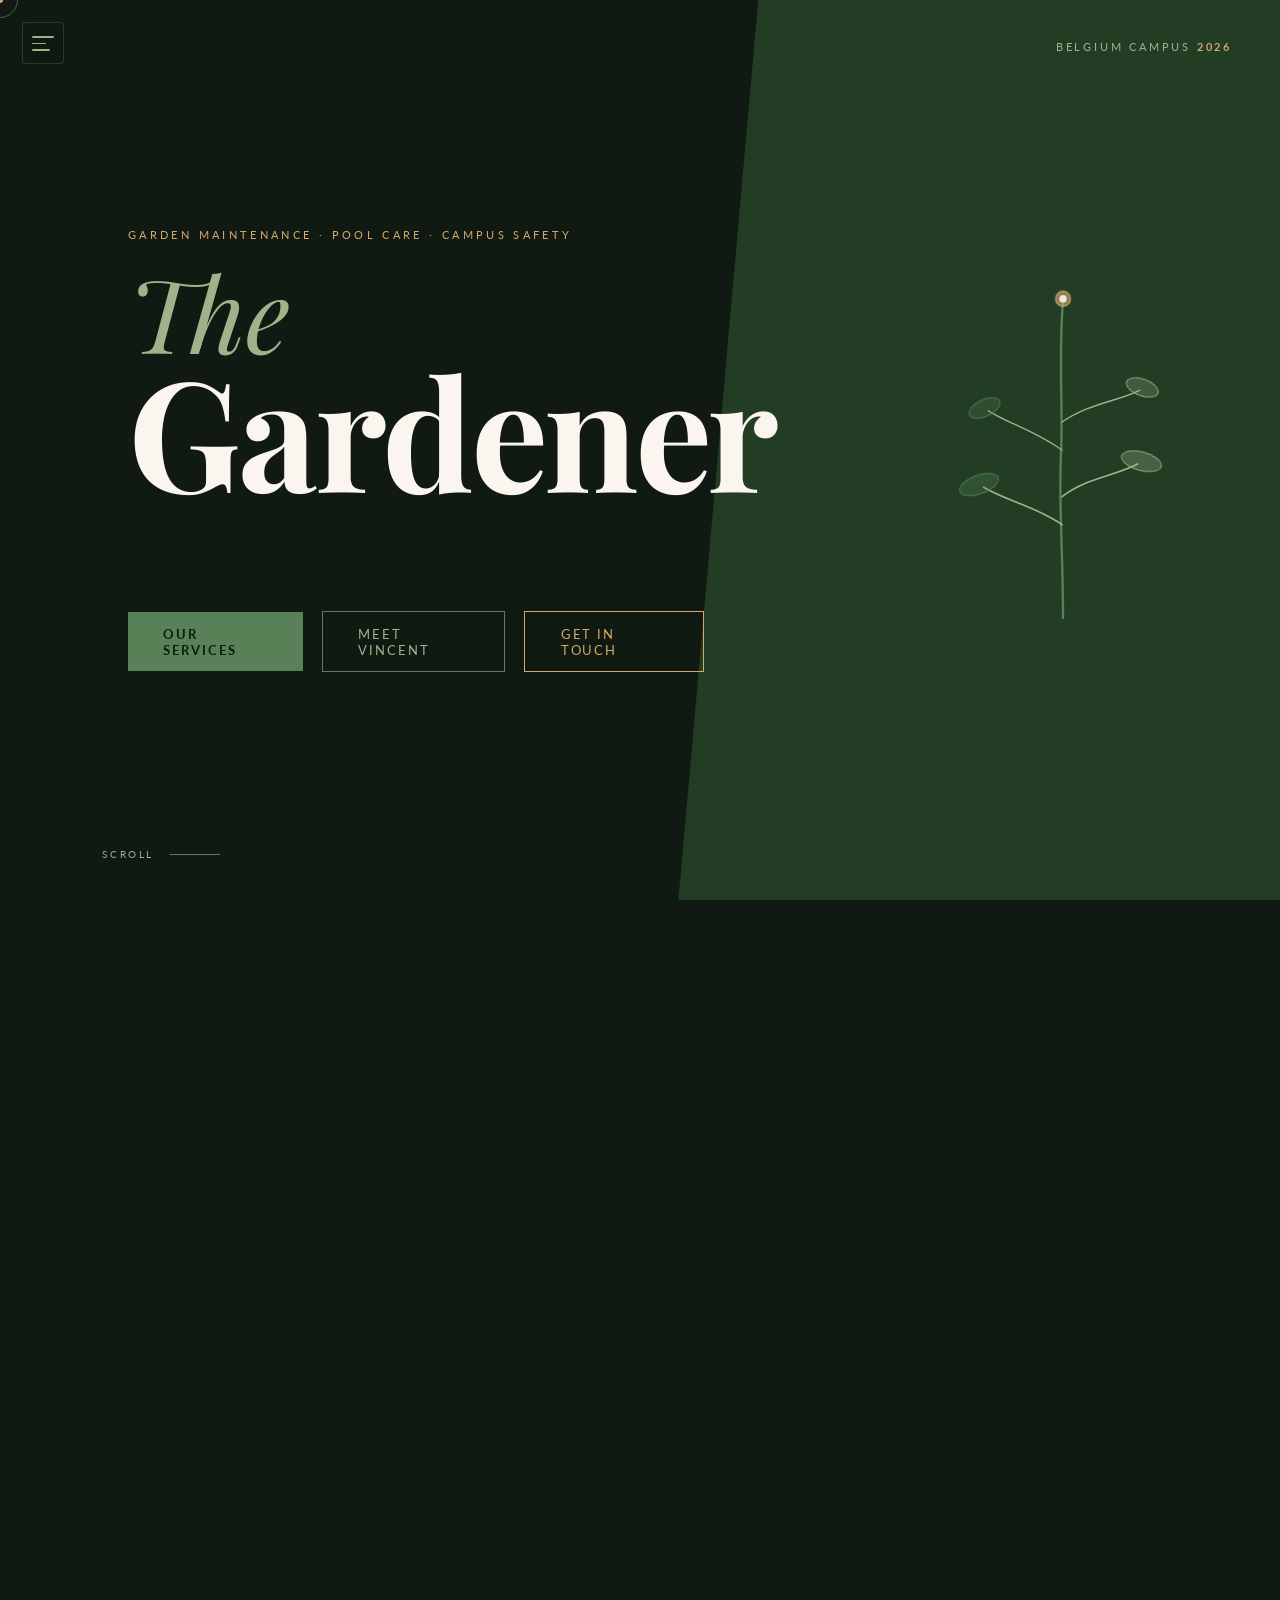
==== project.html @ 1aa3b064 "Create project.html" ====
<!DOCTYPE html>
<html lang="en">
<head>
  <meta charset="UTF-8" />
  <meta name="viewport" content="width=device-width, initial-scale=1.0" />
  <title>The Gardener — Vincent Ndlovu · Belgium Campus</title>
  <link rel="preconnect" href="https://fonts.googleapis.com" />
  <link rel="preconnect" href="https://fonts.gstatic.com" crossorigin />
  <link href="https://fonts.googleapis.com/css2?family=Playfair+Display:ital,wght@0,400;0,700;1,400;1,600&family=Lato:wght@300;400;700&display=swap" rel="stylesheet" />
  <link rel="stylesheet" href="style.css" />
</head>
<body>
  <a href="#hero" class="skip-link">Skip to main content</a>
  <div id="cursor"></div>
  <div id="cursor-dot"></div>
  <canvas id="bg-canvas"></canvas>
 
  <button class="sidebar-toggle" id="sidebar-toggle" aria-label="Toggle navigation" aria-expanded="false">
    <span class="toggle-icon"><span></span><span></span><span></span></span>
  </button>
  <div class="sidebar-overlay" id="sidebar-overlay"></div>
 
  <nav class="sidebar" id="sidebar" aria-label="Page navigation">
    <ul class="sidebar-nav" role="list">
      <li><a href="#hero" class="sidebar-link active" data-section="hero"><span class="nav-icon">⬡</span><span class="nav-label">Home</span></a></li>
      <li><a href="#about" class="sidebar-link" data-section="about"><span class="nav-icon">⬡</span><span class="nav-label">About Vincent</span></a></li>
      <li><a href="#stats" class="sidebar-link" data-section="stats"><span class="nav-icon">⬡</span><span class="nav-label">Stats &amp; Facts</span></a></li>
      <li><a href="#career" class="sidebar-link" data-section="career"><span class="nav-icon">⬡</span><span class="nav-label">Responsibilities</span></a></li>
      <li><a href="#quotes" class="sidebar-link" data-section="quotes"><span class="nav-icon">⬡</span><span class="nav-label">Quotes</span></a></li>
      <li><a href="services.html" class="sidebar-link"><span class="nav-icon">⬡</span><span class="nav-label">Services</span></a></li>
      <li><a href="contact.html" class="sidebar-link"><span class="nav-icon">⬡</span><span class="nav-label">Contact</span></a></li>
    </ul>
    <div class="sidebar-brand">TG</div>
  </nav>
 
  <!-- HERO -->
  <section class="hero" id="hero">
    <div class="stripe"></div>
    <div class="season">Belgium Campus <span>2026</span></div>
    <div class="leaf-panel" id="leaf-panel">
      <svg viewBox="0 0 300 400" fill="none" xmlns="http://www.w3.org/2000/svg">
        <path class="draw-stem" d="M150 380 C150 300 145 260 148 200 C150 150 145 100 150 40" stroke="var(--sage)" stroke-width="2.5" stroke-linecap="round"/>
        <path class="draw-branch" d="M149 280 C120 260 90 255 65 240" stroke="var(--fern)" stroke-width="1.8" stroke-linecap="round"/>
        <path class="draw-branch" d="M149 250 C175 230 205 228 230 215" stroke="var(--fern)" stroke-width="1.8" stroke-linecap="round"/>
        <path class="draw-branch" d="M149 200 C118 178 92 172 70 158" stroke="var(--fern)" stroke-width="1.5" stroke-linecap="round"/>
        <path class="draw-branch" d="M149 170 C178 150 208 148 232 136" stroke="var(--fern)" stroke-width="1.5" stroke-linecap="round"/>
        <ellipse class="draw-leaf" cx="60" cy="237" rx="22" ry="10" fill="var(--sage)" fill-opacity="0.3" stroke="var(--sage)" stroke-width="1" transform="rotate(-20 60 237)"/>
        <ellipse class="draw-leaf" cx="234" cy="212" rx="22" ry="10" fill="var(--fern)" fill-opacity="0.3" stroke="var(--fern)" stroke-width="1" transform="rotate(15 234 212)"/>
        <ellipse class="draw-leaf" cx="66" cy="155" rx="18" ry="9" fill="var(--sage)" fill-opacity="0.25" stroke="var(--sage)" stroke-width="1" transform="rotate(-25 66 155)"/>
        <ellipse class="draw-leaf" cx="235" cy="133" rx="18" ry="9" fill="var(--fern)" fill-opacity="0.25" stroke="var(--fern)" stroke-width="1" transform="rotate(20 235 133)"/>
        <circle class="draw-leaf" cx="150" cy="38" r="8" fill="var(--petal)" fill-opacity="0.6" stroke="var(--petal)" stroke-width="1.2"/>
        <circle class="draw-leaf" cx="150" cy="38" r="4" fill="var(--cream)" fill-opacity="0.9"/>
      </svg>
    </div>
    <div class="hero-content">
      <p class="eyebrow">Garden Maintenance · Pool Care · Campus Safety</p>
      <h1 class="hero-title">
        <span class="line-one">The</span>
        <span class="line-two">Gardener</span>
      </h1>
      <p class="hero-subtitle" id="typewriter-target"></p>
      <div class="hero-cta">
        <a href="services.html" class="btn-primary">Our Services</a>
        <a href="#about" class="btn-ghost">Meet Vincent</a>
        <a href="contact.html" class="btn-outline">Get in Touch</a>
      </div>
    </div>
    <div class="scroll-cue"><span>Scroll</span><div class="scroll-line"></div></div>
  </section>
 
  <!-- ABOUT -->
  <section class="about-section" id="about">
    <div class="about-inner">
      <div class="about-body">
        <p class="about-eyebrow">Meet the Gardener</p>
        <h2 class="about-title">Vincent Ndlovu</h2>
        <p>An informal interview was conducted with Vincent, a gardener at Belgium Campus iTversity, West Campus, to gain insight into his role and daily responsibilities.</p>
        <p>Vincent explained that his primary duties include maintaining the campus gardens, watering plants, trimming vegetation, and ensuring that outdoor areas remain clean and well-presented. He is also responsible for cleaning and maintaining the pool area, ensuring it is safe and hygienic for use.</p>
        <p>He highlighted that his work contributes to creating a comfortable and visually appealing environment for both students and staff. Challenges such as weather conditions and managing large outdoor areas can make the job demanding — but he meets them with dedication every day.</p>
        <div class="about-quote-card">
          <p>"A clean and well-kept place makes people feel welcome, and I'm proud to be part of that."</p>
          <cite>— Vincent Ndlovu · Campus Gardener, Belgium Campus iTversity</cite>
        </div>
      </div>
      <div>
        <div class="about-highlights">
          <div class="highlight-item">
            <span class="highlight-icon">🌿</span>
            <div class="highlight-body">
              <h4>Garden Maintenance</h4>
              <p>Daily watering, trimming, pruning, and planting seasonal flowers to keep every green space healthy and beautiful.</p>
            </div>
          </div>
          <div class="highlight-item">
            <span class="highlight-icon">💧</span>
            <div class="highlight-body">
              <h4>Pool Management</h4>
              <p>Cleaning and maintaining the campus pool to ensure it remains safe and hygienic for use by the entire Belgium Campus community.</p>
            </div>
          </div>
          <div class="highlight-item">
            <span class="highlight-icon">🛡️</span>
            <div class="highlight-body">
              <h4>Safety &amp; Cleanliness</h4>
              <p>Ensuring all outdoor spaces are hazard-free, clean, and safe — clearing debris, removing trip hazards, and maintaining walkways daily.</p>
            </div>
          </div>
          <div class="highlight-item">
            <span class="highlight-icon">💪</span>
            <div class="highlight-body">
              <h4>Dedication &amp; Work Ethic</h4>
              <p>"My job may seem simple, but it requires dedication and consistency every day." Mon–Fri 06:00–16:00, Sat 07:00–12:00.</p>
            </div>
          </div>
        </div>
      </div>
    </div>
  </section>
 
  <!-- STATS -->
  <section class="stats-strip" id="stats">
    <div class="stat"><span class="stat-number" data-target="6">0</span><span class="stat-label">Days a Week</span></div>
    <div class="stat"><span class="stat-number" data-target="2">0</span><span class="stat-label">Core Duty Areas</span></div>
    <div class="stat"><span class="stat-number" data-target="10">0</span><span class="stat-label">Hours Daily</span></div>
    <div class="stat"><span class="stat-number" data-target="100">0</span><span class="stat-label">% Dedication</span></div>
    <div class="fun-facts-strip">
      <p class="fun-facts-heading">Vincent in His Own Words — Tap to Reveal</p>
      <div class="fun-facts-grid">
        <div class="fact-card" data-fact="I take pride in my work because I know the environment affects how people feel every day."><div class="fact-front"><span class="fact-icon">🌱</span><span>Tap to reveal</span></div><div class="fact-back"></div></div>
        <div class="fact-card" data-fact="A clean and well-kept place makes people feel welcome, and I'm proud to be part of that."><div class="fact-front"><span class="fact-icon">🌿</span><span>Tap to reveal</span></div><div class="fact-back"></div></div>
        <div class="fact-card" data-fact="My job may seem simple, but it requires dedication and consistency every day."><div class="fact-front"><span class="fact-icon">🍃</span><span>Tap to reveal</span></div><div class="fact-back"></div></div>
        <div class="fact-card" data-fact="Weather and large outdoor areas can make the job demanding — but I show up every day."><div class="fact-front"><span class="fact-icon">☀️</span><span>Tap to reveal</span></div><div class="fact-back"></div></div>
        <div class="fact-card" data-fact="I manage both the campus gardens and the pool — keeping both safe, clean, and beautiful."><div class="fact-front"><span class="fact-icon">💧</span><span>Tap to reveal</span></div><div class="fact-back"></div></div>
      </div>
    </div>
  </section>
 
  <!-- RESPONSIBILITIES -->
  <section class="career-section" id="career">
    <div class="section-header float-in">
      <p class="section-eyebrow">Day-to-Day Role</p>
      <h2 class="section-title">Responsibilities at Belgium Campus</h2>
    </div>
    <div class="career-track">
      <div class="career-spine"></div>
      <div class="milestone left">
        <div class="milestone-dot"></div>
        <div class="milestone-card">
          <span class="m-year">Current Position</span>
          <h3 class="m-role">Campus Gardener</h3>
          <p class="m-place">Belgium Campus iTversity · West Campus, Grounds Department</p>
          <p class="m-desc">Vincent serves as the dedicated gardener at Belgium Campus iTversity's West Campus, responsible for the full care of all outdoor spaces. His role ensures the campus environment is welcoming, safe, and visually appealing for every student and staff member.</p>
          <div class="m-tags"><span>Grounds Maintenance</span><span>Outdoor Spaces</span><span>West Campus</span></div>
        </div>
      </div>
      <div class="milestone right">
        <div class="milestone-dot"></div>
        <div class="milestone-card">
          <span class="m-year">Core Duty 1</span>
          <h3 class="m-role">Garden Maintenance</h3>
          <p class="m-place">Campus Gardens · All Outdoor Green Spaces</p>
          <p class="m-desc">Daily watering of plants, trimming vegetation, and ensuring all outdoor areas remain clean and well-presented throughout the year. This includes mowing, edging, pruning, and planting seasonal flowers.</p>
          <div class="m-tags"><span>Watering</span><span>Trimming</span><span>Pruning</span><span>Seasonal Planting</span></div>
        </div>
      </div>
      <div class="milestone left">
        <div class="milestone-dot"></div>
        <div class="milestone-card">
          <span class="m-year">Core Duty 2</span>
          <h3 class="m-role">Pool Management</h3>
          <p class="m-place">Campus Pool Area · Safety &amp; Hygiene</p>
          <p class="m-desc">Cleaning and maintaining the campus pool, ensuring it remains safe and hygienic for use by students and staff. This includes regular checks, skimming, chemical balancing, filter inspections, and full safety compliance.</p>
          <div class="m-tags"><span>Pool Cleaning</span><span>Chemical Balancing</span><span>Safety</span><span>Hygiene</span></div>
        </div>
      </div>
      <div class="milestone right">
        <div class="milestone-dot"></div>
        <div class="milestone-card">
          <span class="m-year">Key Impact</span>
          <h3 class="m-role">Campus Environment &amp; Wellbeing</h3>
          <p class="m-place">Belgium Campus · Community Impact</p>
          <p class="m-desc">Vincent's work contributes to creating a comfortable and visually appealing environment for both students and staff. A well-kept outdoor space directly affects how people feel on campus — a responsibility he takes seriously every day.</p>
          <div class="m-tags"><span>Student Wellbeing</span><span>Campus Pride</span><span>Community</span></div>
        </div>
      </div>
      <div class="milestone left active">
        <div class="milestone-dot"></div>
        <div class="milestone-card">
          <span class="m-year">Mon – Sat · Every Week</span>
          <h3 class="m-role">Dedication &amp; Consistency</h3>
          <p class="m-place">Belgium Campus iTversity · 06:00 – 16:00 (Sat: 07:00–12:00)</p>
          <p class="m-desc">Despite challenges like unpredictable weather and the scale of managing large outdoor areas, Vincent approaches every day with the same commitment. "My job may seem simple, but it requires dedication and consistency every day."</p>
          <div class="m-tags"><span>Work Ethic</span><span>Commitment</span><span>Consistency</span><span>Pride</span></div>
        </div>
      </div>
    </div>
  </section>
 
  <!-- QUOTE WALL -->
  <section class="quote-section" id="quotes">
    <div class="section-header float-in">
      <p class="section-eyebrow">In Vincent's own words</p>
      <h2 class="section-title">Quote Wall</h2>
    </div>
    <div class="quote-carousel" id="quote-carousel">
      <div class="quote-track" id="quote-track">
        <div class="quote-slide active">
          <blockquote>
            <p class="q-text">"A clean and well-kept place makes people feel welcome, and I'm proud to be part of that."</p>
            <cite class="q-author">— Vincent Ndlovu · Campus Gardener, Belgium Campus iTversity</cite>
          </blockquote>
        </div>
        <div class="quote-slide">
          <blockquote>
            <p class="q-text">"I take pride in my work because I know the environment affects how people feel every day."</p>
            <cite class="q-author">— Vincent Ndlovu · Campus Gardener, Belgium Campus iTversity</cite>
          </blockquote>
        </div>
        <div class="quote-slide">
          <blockquote>
            <p class="q-text">"My job may seem simple, but it requires dedication and consistency every day."</p>
            <cite class="q-author">— Vincent Ndlovu · Campus Gardener, Belgium Campus iTversity</cite>
          </blockquote>
        </div>
        <div class="quote-slide">
          <blockquote>
            <p class="q-text">"Vincent ensures a safe and pleasant environment for every student and staff member — a contribution that often goes unseen."</p>
            <cite class="q-author">— Belgium Campus iTversity · West Campus, Grounds Department</cite>
          </blockquote>
        </div>
      </div>
      <div class="quote-controls">
        <button class="q-btn" id="q-prev" aria-label="Previous quote">&#8592;</button>
        <div class="q-dots" id="q-dots"></div>
        <button class="q-btn" id="q-next" aria-label="Next quote">&#8594;</button>
      </div>
    </div>
  </section>
 
  <footer class="site-footer">
    <p>© 2026 The Gardener — Vincent Ndlovu · Belgium Campus iTversity</p>
  </footer>
 
  <script src="script.js"></script>
</body>
</html>
---- style.css ----
/*
  style.css — The Gardener Portfolio · Hero Section
  ================================================== */

/* — Reset & Box model ——————————————————————————— */
*, *::before, *::after {
  box-sizing: border-box;
  margin: 0;
  padding: 0;
}

/* — Accessibility: Skip link ————————————————————*/
.skip-link {
  position: absolute;
  top: -60px;
  left: 1rem;
  background: var(--petal);
  color: var(--dark3);
  font-size: 0.78rem;
  font-weight: 700;
  letter-spacing: 0.1em;
  text-transform: uppercase;
  text-decoration: none;
  padding: 0.6rem 1.2rem;
  border-radius: 0 0 4px 4px;
  z-index: 99999;
  transition: top 0.2s ease;
}

.skip-link:focus {
  top: 0;
  outline: 3px solid var(--cream);
  outline-offset: 2px;
}

/* — Accessibility: Focus styles ————————————————*/
a:focus-visible,
button:focus-visible,
input:focus-visible,
textarea:focus-visible,
select:focus-visible {
  outline: 3px solid var(--petal) !important;
  outline-offset: 3px;
  border-radius: 2px;
}

/* Override cursor:none on skip link so keyboard users
   always get the default pointer when tabbing */
.skip-link { cursor: auto !important; }

/* — Design tokens ——————————————————————————————— */
:root {
  --moss:   #3a5a40;
  --sage:   #588157;
  --fern:   #a3b18a;
  --cream:  #faf6ef;
  --soil:   #6b4f3a;
  --petal:  #d4a96a;
  --dark:   #1a2b1c;
  --dark2:  #223d24;
  --dark3:  #111a12;

  --font-display: 'Playfair Display', serif;
  --font-body:    'Lato', sans-serif;

  --ease-spring: cubic-bezier(.16, 1, .3, 1);
}

/* — Base ————————————————————————————————————————*/
html, body {
  height: 100%;
  overflow: hidden;
}

body {
  font-family: var(--font-body);
  background: var(--dark3);
  color: var(--cream);
  cursor: none;
  overflow-x: hidden;
  overflow-y: auto;
}

/* Force custom cursor on ALL interactive elements */
a, button, input, textarea, select, label, [role="button"] {
  cursor: none !important;
}

/* — Custom Cursor ———————————————————————————————*/
#cursor {
  position: fixed;
  width: 36px;
  height: 36px;
  border: 1.5px solid var(--sage);
  border-radius: 50%;
  pointer-events: none;
  z-index: 9999;
  transform: translate(-50%, -50%);
  transition: width 0.3s var(--ease-spring),
              height 0.3s var(--ease-spring),
              border-color 0.3s ease,
              opacity 0.3s ease;
  mix-blend-mode: difference;
}

#cursor-dot {
  position: fixed;
  width: 6px;
  height: 6px;
  background: var(--petal);
  border-radius: 50%;
  pointer-events: none;
  z-index: 10000;
  transform: translate(-50%, -50%);
}

body:hover #cursor { opacity: 1; }

a:hover ~ #cursor,
button:hover ~ #cursor {
  width: 60px;
  height: 60px;
  border-color: var(--petal);
}

/* — Particle canvas ————————————————————————————*/
#bg-canvas {
  position: fixed;
  inset: 0;
  z-index: 0;
  pointer-events: none;
}

/* — HERO SECTION ————————————————————————————————*/
.hero {
  position: relative;
  width: 100vw;
  height: 100vh;
  display: flex;
  align-items: center;
  overflow: hidden;
  z-index: 1;
}

/* Diagonal right panel */
.stripe {
  position: absolute;
  right: -5%;
  top: 0;
  width: 52%;
  height: 100%;
  background: var(--dark2);
  clip-path: polygon(12% 0, 100% 0, 100% 100%, 0% 100%);
  z-index: 0;
}

/* Season badge */
.season {
  position: absolute;
  top: 2.5rem;
  right: 3rem;
  font-family: var(--font-body);
  font-size: 0.7rem;
  letter-spacing: 0.25em;
  text-transform: uppercase;
  color: var(--fern);
  z-index: 10;
}
.season span {
  color: var(--petal);
  font-weight: 700;
}

/* Botanical leaf panel */
.leaf-panel {
  position: absolute;
  right: 6%;
  top: 50%;
  transform: translateY(-50%);
  width: 280px;
  height: 420px;
  z-index: 5;
  opacity: 0;
  animation: fadeInPanel 1.2s var(--ease-spring) 0.6s forwards;
}

@keyframes fadeInPanel {
  to { opacity: 1; }
}

.leaf-panel svg {
  width: 100%;
  height: 100%;
}

/* SVG draw-on paths */
.draw-stem {
  stroke-dasharray: 400;
  stroke-dashoffset: 400;
  animation: drawPath 1.8s var(--ease-spring) 1s forwards;
}

.draw-branch {
  stroke-dasharray: 200;
  stroke-dashoffset: 200;
  animation: drawPath 1.2s var(--ease-spring) 1.6s forwards;
}

.draw-leaf {
  opacity: 0;
  animation: fadeIn 0.8s ease 2.2s forwards;
}

@keyframes drawPath {
  to { stroke-dashoffset: 0; }
}
@keyframes fadeIn {
  to { opacity: 1; }
}

/* Hero content */
.hero-content {
  position: relative;
  z-index: 10;
  padding-left: clamp(2rem, 8vw, 8rem);
  max-width: 55%;
}

.eyebrow {
  font-size: 0.7rem;
  letter-spacing: 0.3em;
  text-transform: uppercase;
  color: var(--petal);
  margin-bottom: 1.5rem;
  opacity: 0;
  transform: translateY(12px);
  animation: slideUp 0.8s var(--ease-spring) 0.2s forwards;
}

.hero-title {
  font-family: var(--font-display);
  line-height: 0.92;
  margin-bottom: 1.8rem;
}

.line-one {
  display: block;
  font-size: clamp(3.5rem, 8vw, 7rem);
  font-weight: 400;
  font-style: italic;
  color: var(--fern);
  opacity: 0;
  transform: translateY(20px);
  animation: slideUp 0.9s var(--ease-spring) 0.35s forwards;
}

.line-two {
  display: block;
  font-size: clamp(5rem, 12vw, 11rem);
  font-weight: 700;
  color: var(--cream);
  letter-spacing: -0.02em;
  opacity: 0;
  transform: translateY(20px);
  animation: slideUp 0.9s var(--ease-spring) 0.5s forwards;
}

.hero-subtitle {
  font-size: clamp(0.9rem, 1.5vw, 1.1rem);
  color: var(--fern);
  font-weight: 300;
  line-height: 1.7;
  min-height: 2.4em;
  margin-bottom: 2.5rem;
  opacity: 0;
  animation: fadeIn 0.8s ease 1.4s forwards;
}

.hero-cta {
  display: flex;
  gap: 1.2rem;
  align-items: center;
  opacity: 0;
  transform: translateY(12px);
  animation: slideUp 0.8s var(--ease-spring) 1.6s forwards;
}

.btn-primary {
  display: inline-block;
  padding: 0.85rem 2.2rem;
  background: var(--sage);
  color: var(--dark3);
  font-family: var(--font-body);
  font-size: 0.8rem;
  font-weight: 700;
  letter-spacing: 0.15em;
  text-transform: uppercase;
  text-decoration: none;
  transition: background 0.3s ease, transform 0.3s var(--ease-spring);
}
.btn-primary:hover {
  background: var(--petal);
  transform: translateY(-2px);
}

.btn-ghost {
  display: inline-block;
  padding: 0.85rem 2.2rem;
  border: 1px solid var(--sage);
  color: var(--fern);
  font-family: var(--font-body);
  font-size: 0.8rem;
  font-weight: 400;
  letter-spacing: 0.15em;
  text-transform: uppercase;
  text-decoration: none;
  transition: border-color 0.3s ease, color 0.3s ease, transform 0.3s var(--ease-spring);
}
.btn-ghost:hover {
  border-color: var(--petal);
  color: var(--petal);
  transform: translateY(-2px);
}

/* Scroll cue */
.scroll-cue {
  position: absolute;
  bottom: 2.5rem;
  left: clamp(2rem, 8vw, 8rem);
  display: flex;
  align-items: center;
  gap: 1rem;
  z-index: 10;
  opacity: 0;
  animation: fadeIn 1s ease 2.4s forwards;
}

.scroll-cue span {
  font-size: 0.65rem;
  letter-spacing: 0.25em;
  text-transform: uppercase;
  color: var(--fern);
}

.scroll-line {
  width: 50px;
  height: 1px;
  background: var(--sage);
  position: relative;
  overflow: hidden;
}
.scroll-line::after {
  content: '';
  position: absolute;
  left: -100%;
  top: 0;
  width: 100%;
  height: 100%;
  background: var(--petal);
  animation: scanLine 2s ease-in-out 2.6s infinite;
}
@keyframes scanLine {
  0%   { left: -100%; }
  50%  { left: 0; }
  100% { left: 100%; }
}

/* — STATS STRIP ————————————————————————————————*/
.stats-strip {
  position: relative;
  z-index: 1;
  display: flex;
  justify-content: space-around;
  align-items: center;
  padding: 4rem 8vw;
  background: var(--moss);
  border-top: 1px solid rgba(255,255,255,0.06);
}

.stat {
  text-align: center;
}

.stat-number {
  display: block;
  font-family: var(--font-display);
  font-size: clamp(2.8rem, 5vw, 4.5rem);
  font-weight: 700;
  color: var(--cream);
  line-height: 1;
}

.stat-label {
  display: block;
  font-size: 0.7rem;
  letter-spacing: 0.2em;
  text-transform: uppercase;
  color: var(--fern);
  margin-top: 0.5rem;
}

/* — Shared keyframes ——————————————————————————*/
@keyframes slideUp {
  to {
    opacity: 1;
    transform: translateY(0);
  }
}

/* =====================================================
   FUN FACTS — inside stats strip
===================================================== */
.fun-facts-strip {
  width: 100%;
  padding-top: 3rem;
  border-top: 1px solid rgba(255,255,255,0.07);
  margin-top: 3rem;
}

.fun-facts-heading {
  font-size: 0.68rem;
  letter-spacing: 0.28em;
  text-transform: uppercase;
  color: var(--petal);
  margin-bottom: 1.5rem;
  text-align: center;
}

.fun-facts-grid {
  display: flex;
  gap: 1rem;
  justify-content: center;
  flex-wrap: wrap;
}

.fact-card {
  position: relative;
  width: 160px;
  height: 160px;
  cursor: none;
  perspective: 800px;
}

.fact-front,
.fact-back {
  position: absolute;
  inset: 0;
  border-radius: 4px;
  backface-visibility: hidden;
  transition: transform 0.6s var(--ease-spring);
  display: flex;
  flex-direction: column;
  align-items: center;
  justify-content: center;
  padding: 1rem;
  text-align: center;
}

.fact-front {
  background: rgba(88,129,87,0.12);
  border: 1px solid rgba(88,129,87,0.3);
  transform: rotateY(0deg);
  gap: 0.6rem;
}

.fact-front .fact-icon {
  font-size: 1.6rem;
  line-height: 1;
}

.fact-front span:last-child {
  font-size: 0.68rem;
  letter-spacing: 0.15em;
  text-transform: uppercase;
  color: var(--fern);
}

.fact-back {
  background: var(--moss);
  border: 1px solid var(--sage);
  transform: rotateY(180deg);
  font-size: 0.78rem;
  line-height: 1.55;
  color: var(--cream);
}

.fact-card.flipped .fact-front { transform: rotateY(-180deg); }
.fact-card.flipped .fact-back  { transform: rotateY(0deg); }

/* =====================================================
   CAREER SECTION
===================================================== */
.career-section {
  padding: 0 clamp(1.5rem, 8vw, 8rem) 6rem;
  background: var(--dark3);
  position: relative;
}

.section-header {
  position: sticky;
  top: 0;
  z-index: 100;
  text-align: center;
  padding: 2rem 1rem 1.8rem;
  margin-bottom: 3rem;
  background: inherit;
  /* frosted glass effect */
  backdrop-filter: blur(10px);
  -webkit-backdrop-filter: blur(10px);
  /* subtle bottom border */
  border-bottom: 1px solid rgba(255, 255, 255, 0.06);
}

/* Floating entrance animation */
.section-header.float-in {
  animation: floatIn 0.7s var(--ease-spring) forwards;
}

@keyframes floatIn {
  from {
    opacity: 0;
    transform: translateY(-16px);
  }
  to {
    opacity: 1;
    transform: translateY(0);
  }
}

.section-eyebrow {
  font-size: 0.68rem;
  letter-spacing: 0.28em;
  text-transform: uppercase;
  color: var(--petal);
  margin-bottom: 0.6rem;
  opacity: 0.85;
  transition: opacity 0.3s ease;
}

.section-header:hover .section-eyebrow {
  opacity: 1;
}

.section-title {
  font-family: var(--font-display);
  font-size: clamp(1.6rem, 3.5vw, 2.6rem);
  font-weight: 700;
  color: var(--cream);
  letter-spacing: -0.01em;
}

/* Vertical spine */
.career-track {
  position: relative;
  max-width: 860px;
  margin: 0 auto;
}

.career-spine {
  position: absolute;
  left: 50%;
  top: 0;
  bottom: 0;
  width: 1px;
  background: linear-gradient(to bottom, transparent, var(--sage) 8%, var(--sage) 92%, transparent);
  transform: translateX(-50%);
}

/* Each milestone row */
.milestone {
  display: flex;
  align-items: flex-start;
  margin-bottom: 3.5rem;
  position: relative;
  opacity: 0;
  transform: translateY(24px);
  transition: opacity 0.7s var(--ease-spring), transform 0.7s var(--ease-spring);
}

.milestone.visible {
  opacity: 1;
  transform: translateY(0);
}

.milestone.left  { flex-direction: row; }
.milestone.right { flex-direction: row-reverse; }

/* Dot on the spine */
.milestone-dot {
  position: absolute;
  left: 50%;
  top: 1.4rem;
  width: 12px;
  height: 12px;
  background: var(--sage);
  border: 2px solid var(--dark3);
  border-radius: 50%;
  transform: translate(-50%, -50%);
  transition: background 0.3s ease, transform 0.3s var(--ease-spring);
  z-index: 2;
}

.milestone.active .milestone-dot {
  background: var(--petal);
  width: 16px;
  height: 16px;
}

.milestone:hover .milestone-dot {
  transform: translate(-50%, -50%) scale(1.4);
}

/* Card */
.milestone-card {
  width: calc(50% - 2.5rem);
  background: var(--dark2);
  border: 1px solid rgba(88,129,87,0.2);
  border-radius: 4px;
  padding: 1.4rem 1.6rem;
  transition: border-color 0.3s ease, transform 0.3s var(--ease-spring);
}

.milestone.left  .milestone-card { margin-right: auto; }
.milestone.right .milestone-card { margin-left: auto; }

.milestone-card:hover {
  border-color: var(--sage);
  transform: translateY(-3px);
}

.milestone.active .milestone-card {
  border-color: var(--petal);
}

.m-year {
  display: inline-block;
  font-size: 0.65rem;
  letter-spacing: 0.2em;
  text-transform: uppercase;
  color: var(--petal);
  margin-bottom: 0.5rem;
}

.m-role {
  font-family: var(--font-display);
  font-size: 1.1rem;
  font-weight: 700;
  color: var(--cream);
  margin-bottom: 0.3rem;
}

.m-place {
  font-size: 0.75rem;
  color: var(--fern);
  margin-bottom: 0.8rem;
  letter-spacing: 0.05em;
}

.m-desc {
  font-size: 0.82rem;
  color: rgba(250,246,239,0.7);
  line-height: 1.65;
  margin-bottom: 1rem;
}

.m-tags {
  display: flex;
  flex-wrap: wrap;
  gap: 0.4rem;
}

.m-tags span {
  font-size: 0.62rem;
  letter-spacing: 0.12em;
  text-transform: uppercase;
  padding: 0.25rem 0.6rem;
  border: 1px solid rgba(88,129,87,0.4);
  color: var(--fern);
  border-radius: 2px;
}

/* =====================================================
   QUOTE WALL — carousel
===================================================== */
.quote-section {
  padding: 0 clamp(1.5rem, 8vw, 8rem) 6rem;
  background: var(--dark2);
  position: relative;
}

.quote-carousel {
  max-width: 760px;
  margin: 0 auto;
  position: relative;
}

.quote-track {
  position: relative;
  min-height: 220px;
}

.quote-slide {
  position: absolute;
  inset: 0;
  display: flex;
  align-items: center;
  justify-content: center;
  opacity: 0;
  transform: translateX(40px);
  transition: opacity 0.55s var(--ease-spring), transform 0.55s var(--ease-spring);
  pointer-events: none;
}

.quote-slide.active {
  opacity: 1;
  transform: translateX(0);
  pointer-events: auto;
  position: relative;
}

.quote-slide.exit-left {
  opacity: 0;
  transform: translateX(-40px);
}

blockquote {
  text-align: center;
  padding: 0 1rem;
}

.q-text {
  font-family: var(--font-display);
  font-size: clamp(1.1rem, 2.5vw, 1.5rem);
  font-style: italic;
  color: var(--cream);
  line-height: 1.6;
  margin-bottom: 1.5rem;
}

.q-author {
  font-size: 0.75rem;
  letter-spacing: 0.2em;
  text-transform: uppercase;
  color: var(--petal);
  font-style: normal;
}

/* Controls */
.quote-controls {
  display: flex;
  align-items: center;
  justify-content: center;
  gap: 1.5rem;
  margin-top: 2.5rem;
}

.q-btn {
  background: none;
  border: 1px solid var(--sage);
  color: var(--fern);
  width: 44px;
  height: 44px;
  border-radius: 50%;
  font-size: 1.1rem;
  display: flex;
  align-items: center;
  justify-content: center;
  transition: background 0.25s ease, border-color 0.25s ease,
              color 0.25s ease, transform 0.25s var(--ease-spring);
  cursor: none;
}

.q-btn:hover {
  background: var(--sage);
  color: var(--dark3);
  border-color: var(--sage);
  transform: scale(1.1);
}

.q-dots {
  display: flex;
  gap: 0.5rem;
  align-items: center;
}

.q-dot {
  width: 6px;
  height: 6px;
  border-radius: 50%;
  background: rgba(88,129,87,0.35);
  border: none;
  padding: 0;
  cursor: none;
  transition: background 0.3s ease, transform 0.3s var(--ease-spring);
}

.q-dot.active {
  background: var(--petal);
  transform: scale(1.4);
}

/* =====================================================
   SIDEBAR NAVIGATION
===================================================== */
.sidebar {
  position: fixed;
  left: 0;
  top: 0;
  height: 100vh;
  width: 210px;
  background: rgba(17, 26, 18, 0.96);
  backdrop-filter: blur(16px);
  -webkit-backdrop-filter: blur(16px);
  border-right: 1px solid rgba(88, 129, 87, 0.2);
  z-index: 8000;
  display: flex;
  flex-direction: column;
  align-items: flex-start;
  padding: 1.5rem 0 1.5rem;
  transform: translateX(-100%);
  transition: transform 0.45s var(--ease-spring);
  overflow: hidden;
}

.sidebar.open {
  transform: translateX(0);
}

/* Dim overlay */
.sidebar-overlay {
  position: fixed;
  inset: 0;
  background: rgba(0, 0, 0, 0.45);
  z-index: 7999;
  opacity: 0;
  pointer-events: none;
  transition: opacity 0.4s ease;
}

.sidebar-overlay.visible {
  opacity: 1;
  pointer-events: auto;
}

/* Toggle button — fixed, always visible */
.sidebar-toggle {
  position: fixed;
  top: 1.4rem;
  left: 1.4rem;
  z-index: 9000;
  background: rgba(17, 26, 18, 0.85);
  border: 1px solid rgba(88, 129, 87, 0.35);
  border-radius: 4px;
  padding: 0.5rem;
  display: flex;
  align-items: center;
  justify-content: center;
  width: 42px;
  height: 42px;
  cursor: none;
  transition: background 0.25s ease, border-color 0.25s ease,
              transform 0.25s var(--ease-spring);
}

.sidebar-toggle:hover {
  background: rgba(88, 129, 87, 0.2);
  border-color: var(--sage);
  transform: scale(1.06);
}

.toggle-icon {
  display: flex;
  flex-direction: column;
  gap: 5px;
  width: 22px;
}

.toggle-icon span {
  display: block;
  height: 1.5px;
  background: var(--fern);
  border-radius: 2px;
  transition: transform 0.35s var(--ease-spring),
              opacity 0.25s ease,
              width 0.35s var(--ease-spring);
  transform-origin: left center;
}

.toggle-icon span:nth-child(2) { width: 14px; }
.toggle-icon span:nth-child(3) { width: 18px; }

/* Hamburger → X when open */
.sidebar-toggle.is-open .toggle-icon span:nth-child(1) {
  transform: rotate(45deg) translateY(-1px);
  width: 22px;
}
.sidebar-toggle.is-open .toggle-icon span:nth-child(2) {
  opacity: 0;
  transform: translateX(-6px);
}
.sidebar-toggle.is-open .toggle-icon span:nth-child(3) {
  transform: rotate(-45deg) translateY(1px);
  width: 22px;
}

/* Nav list */
.sidebar-nav {
  list-style: none;
  width: 100%;
  display: flex;
  flex-direction: column;
  gap: 0.3rem;
  flex: 1;
  padding-top: 4.5rem;
}

/* Each link */
.sidebar-link {
  display: flex;
  align-items: center;
  gap: 1rem;
  width: 100%;
  padding: 0.75rem 1.5rem 0.75rem 1.4rem;
  text-decoration: none;
  color: var(--fern);
  font-size: 0.72rem;
  letter-spacing: 0.14em;
  text-transform: uppercase;
  white-space: nowrap;
  border-left: 2px solid transparent;
  transition: color 0.25s ease,
              border-color 0.25s ease,
              background 0.25s ease;
  position: relative;
}

.sidebar-link:hover {
  color: var(--cream);
  background: rgba(88, 129, 87, 0.1);
}

.sidebar-link.active {
  color: var(--petal);
  border-left-color: var(--petal);
}

/* Hexagon icon dot */
.nav-icon {
  font-size: 0.65rem;
  color: inherit;
  flex-shrink: 0;
  width: 20px;
  text-align: center;
  transition: transform 0.3s var(--ease-spring);
}

.sidebar-link:hover .nav-icon,
.sidebar-link.active .nav-icon {
  transform: scale(1.3);
}

/* Label — fades in with the sidebar */
.nav-label {
  opacity: 0;
  transform: translateX(-10px);
  transition: opacity 0.3s ease 0.15s,
              transform 0.4s var(--ease-spring) 0.15s;
  pointer-events: none;
}

.sidebar.open .nav-label {
  opacity: 1;
  transform: translateX(0);
  pointer-events: auto;
}

/* Bottom brand mark */
.sidebar-brand {
  font-family: var(--font-display);
  font-size: 0.75rem;
  font-weight: 700;
  color: rgba(163, 177, 138, 0.5);
  letter-spacing: 0.12em;
  white-space: nowrap;
  padding-left: 1.1rem;
  opacity: 0;
  transition: opacity 0.3s ease 0.2s;
}

.sidebar.open .sidebar-brand {
  opacity: 1;
}

/* Offset page content so sidebar doesn't cover hero text */
.hero-content {
  padding-left: clamp(5rem, 10vw, 10rem);
}

/* — FOOTER ——————————————————————————————————————*/
.site-footer {
  position: relative;
  z-index: 1;
  text-align: center;
  padding: 2rem 1rem;
  background: var(--dark3);
  border-top: 1px solid rgba(88, 129, 87, 0.15);
  font-size: 0.72rem;
  letter-spacing: 0.18em;
  text-transform: uppercase;
  color: rgba(163, 177, 138, 0.45);
}

/* Responsive — stack career spine on small screens */
@media (max-width: 640px) {
  .career-spine { left: 1.2rem; }
  .milestone { flex-direction: column !important; padding-left: 3rem; }
  .milestone-dot { left: 1.2rem; }
  .milestone-card { width: 100%; margin: 0 !important; }
  .stats-strip { flex-wrap: wrap; gap: 2rem; }
  .fun-facts-grid { gap: 0.8rem; }
  .fact-card { width: 140px; height: 140px; }
  .sidebar { width: 52px; }
  .sidebar.open { width: 190px; }
}

/* — SERVICES PAGE ————————————————————————————————*/

/* Shared page sections used by services & contact_1 */
.section-eyebrow {
  font-size: 0.68rem;
  letter-spacing: 0.28em;
  text-transform: uppercase;
  color: var(--petal);
  margin-bottom: 0.8rem;
}

.section-sub {
  font-size: clamp(0.88rem, 1.3vw, 1rem);
  color: var(--fern);
  font-weight: 300;
  line-height: 1.7;
  max-width: 560px;
  margin: 0 auto 3rem;
  text-align: center;
}

/* Animate on scroll */
.animate-on-scroll {
  opacity: 0;
  transform: translateY(24px);
  transition: opacity 0.7s var(--ease-spring), transform 0.7s var(--ease-spring);
}
.animate-on-scroll.in-view { opacity: 1; transform: translateY(0); }
.delay-1 { transition-delay: 0.1s; }
.delay-2 { transition-delay: 0.2s; }
.delay-3 { transition-delay: 0.3s; }
.delay-4 { transition-delay: 0.4s; }
.delay-5 { transition-delay: 0.5s; }

/* Services grid */
#services {
  padding: 0 clamp(1.5rem, 8vw, 8rem) 6rem;
  text-align: center;
}

.services-grid {
  display: grid;
  grid-template-columns: repeat(auto-fill, minmax(240px, 1fr));
  gap: 1.5rem;
  margin-top: 1rem;
}

/* Flip card */
.flip-card {
  height: 320px;
  perspective: 1000px;
  cursor: none;
}

.flip-card-inner {
  position: relative;
  width: 100%;
  height: 100%;
  transition: transform 0.65s var(--ease-spring);
  transform-style: preserve-3d;
}

.flip-card:hover .flip-card-inner,
.flip-card.flipped .flip-card-inner {
  transform: rotateY(180deg);
}

.flip-card-front,
.flip-card-back {
  position: absolute;
  inset: 0;
  backface-visibility: hidden;
  border-radius: 4px;
  padding: 2rem 1.6rem;
  display: flex;
  flex-direction: column;
  justify-content: center;
}

.flip-card-front {
  background: var(--dark2);
  border: 1px solid rgba(88,129,87,0.2);
  align-items: center;
  text-align: center;
  gap: 0.6rem;
  transition: border-color 0.3s ease;
}
.flip-card:hover .flip-card-front { border-color: var(--sage); }

.flip-card-back {
  background: var(--moss);
  border: 1px solid var(--sage);
  transform: rotateY(180deg);
}

.card-icon {
  font-size: 2.2rem;
  line-height: 1;
  display: block;
  margin-bottom: 0.4rem;
}

.card-tag {
  font-size: 0.6rem;
  letter-spacing: 0.18em;
  text-transform: uppercase;
  color: var(--petal);
  border: 1px solid rgba(212,169,106,0.35);
  padding: 0.2rem 0.6rem;
  border-radius: 2px;
  align-self: center;
}

.flip-card-front h3 {
  font-family: var(--font-display);
  font-size: 1.15rem;
  font-weight: 700;
  color: var(--cream);
}

.flip-card-front p {
  font-size: 0.8rem;
  color: var(--fern);
  line-height: 1.6;
}

.back-title {
  font-size: 0.65rem;
  letter-spacing: 0.2em;
  text-transform: uppercase;
  color: var(--petal);
  margin-bottom: 1rem;
}

.flip-card-back ul {
  list-style: none;
  display: flex;
  flex-direction: column;
  gap: 0.55rem;
}

.flip-card-back ul li {
  font-size: 0.82rem;
  color: var(--cream);
  padding-left: 1.2rem;
  position: relative;
  line-height: 1.5;
}

.flip-card-back ul li::before {
  content: '✦';
  position: absolute;
  left: 0;
  color: var(--petal);
  font-size: 0.5rem;
  top: 0.2rem;
}

.flip-tip {
  margin-top: 2rem;
  font-size: 0.75rem;
  color: rgba(163,177,138,0.5);
  letter-spacing: 0.05em;
}

/* — CONTACT_1 PAGE ————————————————————————————————*/

#contact {
  padding: 0 clamp(1.5rem, 8vw, 8rem) 6rem;
  text-align: center;
}

.contact-grid {
  display: grid;
  grid-template-columns: 1fr 1fr;
  gap: 2rem;
  text-align: left;
  margin-top: 1rem;
}

@media (max-width: 768px) {
  .contact-grid { grid-template-columns: 1fr; }
}

/* Info card */
.info-card,
.form-card {
  background: var(--dark2);
  border: 1px solid rgba(88,129,87,0.2);
  border-radius: 4px;
  padding: 2rem;
}

.info-card-title,
.form-card-title {
  font-family: var(--font-display);
  font-size: 1.1rem;
  font-weight: 700;
  color: var(--cream);
  margin-bottom: 1.6rem;
  padding-bottom: 0.8rem;
  border-bottom: 1px solid rgba(88,129,87,0.2);
}

.info-row {
  display: flex;
  gap: 1rem;
  align-items: flex-start;
  margin-bottom: 1.4rem;
}

.info-icon {
  font-size: 1.2rem;
  flex-shrink: 0;
  width: 28px;
  text-align: center;
}

.info-row-content {
  display: flex;
  flex-direction: column;
  gap: 0.25rem;
}

.info-label {
  font-size: 0.6rem;
  letter-spacing: 0.2em;
  text-transform: uppercase;
  color: var(--petal);
}

.info-value {
  font-size: 0.85rem;
  color: var(--cream);
  line-height: 1.55;
}

/* Copy email button */
.copy-btn {
  margin-top: 0.5rem;
  background: none;
  border: 1px solid rgba(88,129,87,0.4);
  color: var(--fern);
  font-size: 0.68rem;
  letter-spacing: 0.12em;
  text-transform: uppercase;
  padding: 0.35rem 0.8rem;
  border-radius: 2px;
  transition: background 0.25s ease, border-color 0.25s ease, color 0.25s ease;
  cursor: none;
}
.copy-btn:hover, .copy-btn.copied {
  background: var(--sage);
  border-color: var(--sage);
  color: var(--dark3);
}

/* Appreciate strip */
.appreciate-strip {
  margin-top: 1.5rem;
  padding: 1rem 1.2rem;
  background: rgba(88,129,87,0.1);
  border-left: 2px solid var(--sage);
  border-radius: 0 4px 4px 0;
}
.appreciate-strip p {
  font-size: 0.8rem;
  color: var(--fern);
  font-style: italic;
  line-height: 1.65;
}

/* Form card inputs */
.form-group {
  display: flex;
  flex-direction: column;
  gap: 0.4rem;
  margin-bottom: 1.2rem;
}

.form-group label {
  font-size: 0.62rem;
  letter-spacing: 0.18em;
  text-transform: uppercase;
  color: var(--fern);
}

.form-group input,
.form-group textarea,
.form-group select {
  background: rgba(255,255,255,0.04);
  border: 1px solid rgba(88,129,87,0.3);
  border-radius: 3px;
  color: var(--cream);
  font-family: var(--font-body);
  font-size: 0.88rem;
  padding: 0.7rem 0.9rem;
  width: 100%;
  transition: border-color 0.25s ease, background 0.25s ease;
}
.form-group input::placeholder,
.form-group textarea::placeholder { color: rgba(163,177,138,0.4); }
.form-group input:focus,
.form-group textarea:focus,
.form-group select:focus {
  border-color: var(--sage);
  background: rgba(255,255,255,0.06);
  outline: none;
}
.form-group textarea { resize: vertical; min-height: 100px; }
.form-group select option { background: var(--dark2); color: var(--cream); }

/* Field errors */
.field-error {
  font-size: 0.65rem;
  color: #e07060;
  display: none;
}
.field-error.visible { display: block; }
.form-group input.invalid,
.form-group textarea.invalid,
.form-group select.invalid { border-color: #c0392b; }

/* CTA buttons */
.cta-btn {
  width: 100%;
  padding: 0.9rem;
  background: var(--sage);
  color: var(--dark3);
  font-family: var(--font-body);
  font-size: 0.8rem;
  font-weight: 700;
  letter-spacing: 0.14em;
  text-transform: uppercase;
  border: none;
  border-radius: 2px;
  margin-bottom: 0.8rem;
  transition: background 0.3s ease, transform 0.3s var(--ease-spring);
  cursor: none;
  position: relative;
  overflow: hidden;
}
.cta-btn:hover { background: var(--petal); transform: translateY(-2px); }

/* Ripple */
.ripple {
  position: absolute;
  border-radius: 50%;
  background: rgba(255,255,255,0.25);
  transform: scale(0);
  animation: rippleAnim 0.6s linear;
  pointer-events: none;
}
@keyframes rippleAnim {
  to { transform: scale(4); opacity: 0; }
}

/* Appreciate button */
.appreciate-btn {
  width: 100%;
  padding: 0.75rem;
  background: none;
  border: 1px solid rgba(88,129,87,0.4);
  color: var(--fern);
  font-family: var(--font-body);
  font-size: 0.78rem;
  letter-spacing: 0.1em;
  text-transform: uppercase;
  border-radius: 2px;
  display: flex;
  align-items: center;
  justify-content: center;
  gap: 0.6rem;
  transition: background 0.25s ease, border-color 0.25s ease, color 0.25s ease;
  cursor: none;
}
.appreciate-btn:hover {
  background: rgba(88,129,87,0.15);
  border-color: var(--sage);
  color: var(--cream);
}

.appreciate-count {
  background: var(--sage);
  color: var(--dark3);
  font-size: 0.7rem;
  font-weight: 700;
  padding: 0.1rem 0.5rem;
  border-radius: 10px;
  min-width: 24px;
  text-align: center;
  transition: transform 0.3s var(--ease-spring);
}
.appreciate-count.bump { transform: scale(1.4); }

/* Success banner */
.success-banner {
  display: none;
  margin-top: 1rem;
  padding: 1rem;
  background: rgba(58,90,64,0.3);
  border: 1px solid rgba(88,129,87,0.5);
  border-radius: 4px;
  font-size: 0.85rem;
  color: var(--fern);
  text-align: center;
  line-height: 1.6;
}
.success-banner.visible { display: block; }

/* btn-outline for hero CTA */
.btn-outline {
  display: inline-block;
  padding: 0.85rem 2.2rem;
  border: 1px solid var(--petal);
  color: var(--petal);
  font-family: var(--font-body);
  font-size: 0.8rem;
  font-weight: 400;
  letter-spacing: 0.15em;
  text-transform: uppercase;
  text-decoration: none;
  transition: background 0.3s ease, color 0.3s ease, transform 0.3s var(--ease-spring);
}
.btn-outline:hover {
  background: var(--petal);
  color: var(--dark3);
  transform: translateY(-2px);
}

/* — SHARED TOPBAR (portfolio, services, contact pages) ————*/
.topbar {
  position: sticky; top: 0; z-index: 500;
  display: flex; align-items: center; justify-content: space-between;
  padding: 1.2rem clamp(1.5rem, 6vw, 5rem);
  background: rgba(17,26,18,0.92);
  backdrop-filter: blur(12px);
  border-bottom: 1px solid rgba(88,129,87,0.15);
  gap: 1.5rem;
}
.topbar-brand {
  font-family: var(--font-display);
  font-size: 1.1rem; font-weight: 700; font-style: italic;
  color: var(--cream); text-decoration: none;
  flex-shrink: 0;
}
.topbar-nav {
  display: flex; gap: 1.5rem; align-items: center;
}
.topbar-link {
  font-size: 0.72rem; letter-spacing: 0.16em; text-transform: uppercase;
  color: var(--fern); text-decoration: none;
  transition: color 0.25s ease;
  padding-bottom: 2px;
  border-bottom: 1px solid transparent;
}
.topbar-link:hover { color: var(--cream); }
.topbar-link.active {
  color: var(--petal);
  border-bottom-color: var(--petal);
}
.topbar-back {
  font-size: 0.72rem; letter-spacing: 0.18em; text-transform: uppercase;
  color: var(--fern); text-decoration: none;
  transition: color 0.25s ease; flex-shrink: 0;
}
.topbar-back:hover { color: var(--petal); }

/* — SHARED PAGE HEADER ————————————————————————————*/
.page-header {
  padding: 4rem clamp(1.5rem, 8vw, 8rem) 3rem;
  position: relative; overflow: hidden;
  text-align: center;
}
.page-header::after {
  content: '';
  position: absolute; right: -10%; top: -20%;
  width: 50%; height: 140%;
  background: var(--dark2);
  clip-path: polygon(14% 0, 100% 0, 100% 100%, 0% 100%);
  z-index: 0;
}
.page-header-content { position: relative; z-index: 1; }
.page-eyebrow {
  font-size: 0.68rem; letter-spacing: 0.3em; text-transform: uppercase;
  color: var(--petal); margin-bottom: 1rem;
}
.page-title {
  font-family: var(--font-display);
  font-size: clamp(2.4rem, 5.5vw, 5rem);
  font-weight: 700; line-height: 0.95;
  color: var(--cream); margin-bottom: 1.2rem;
}
.page-title em { color: var(--fern); font-style: italic; }
.page-subtitle {
  font-size: clamp(0.88rem, 1.4vw, 1.05rem);
  color: var(--fern); font-weight: 300; line-height: 1.7;
  max-width: 520px; margin: 0 auto;
}

/* — SERVICES CTA STRIP ————————————————————————————*/
.services-cta-strip {
  display: flex; align-items: center; justify-content: center;
  flex-wrap: wrap; gap: 1.2rem;
  padding: 3rem clamp(1.5rem, 8vw, 8rem) 5rem;
  border-top: 1px solid rgba(88,129,87,0.1);
}
.services-cta-strip p {
  font-size: 0.9rem; color: var(--fern);
  letter-spacing: 0.05em; width: 100%; text-align: center;
  margin-bottom: 0.4rem;
}

@media (max-width: 640px) {
  .topbar-nav { display: none; }
  .services-grid { grid-template-columns: 1fr; }
  .flip-card { height: 280px; }
}
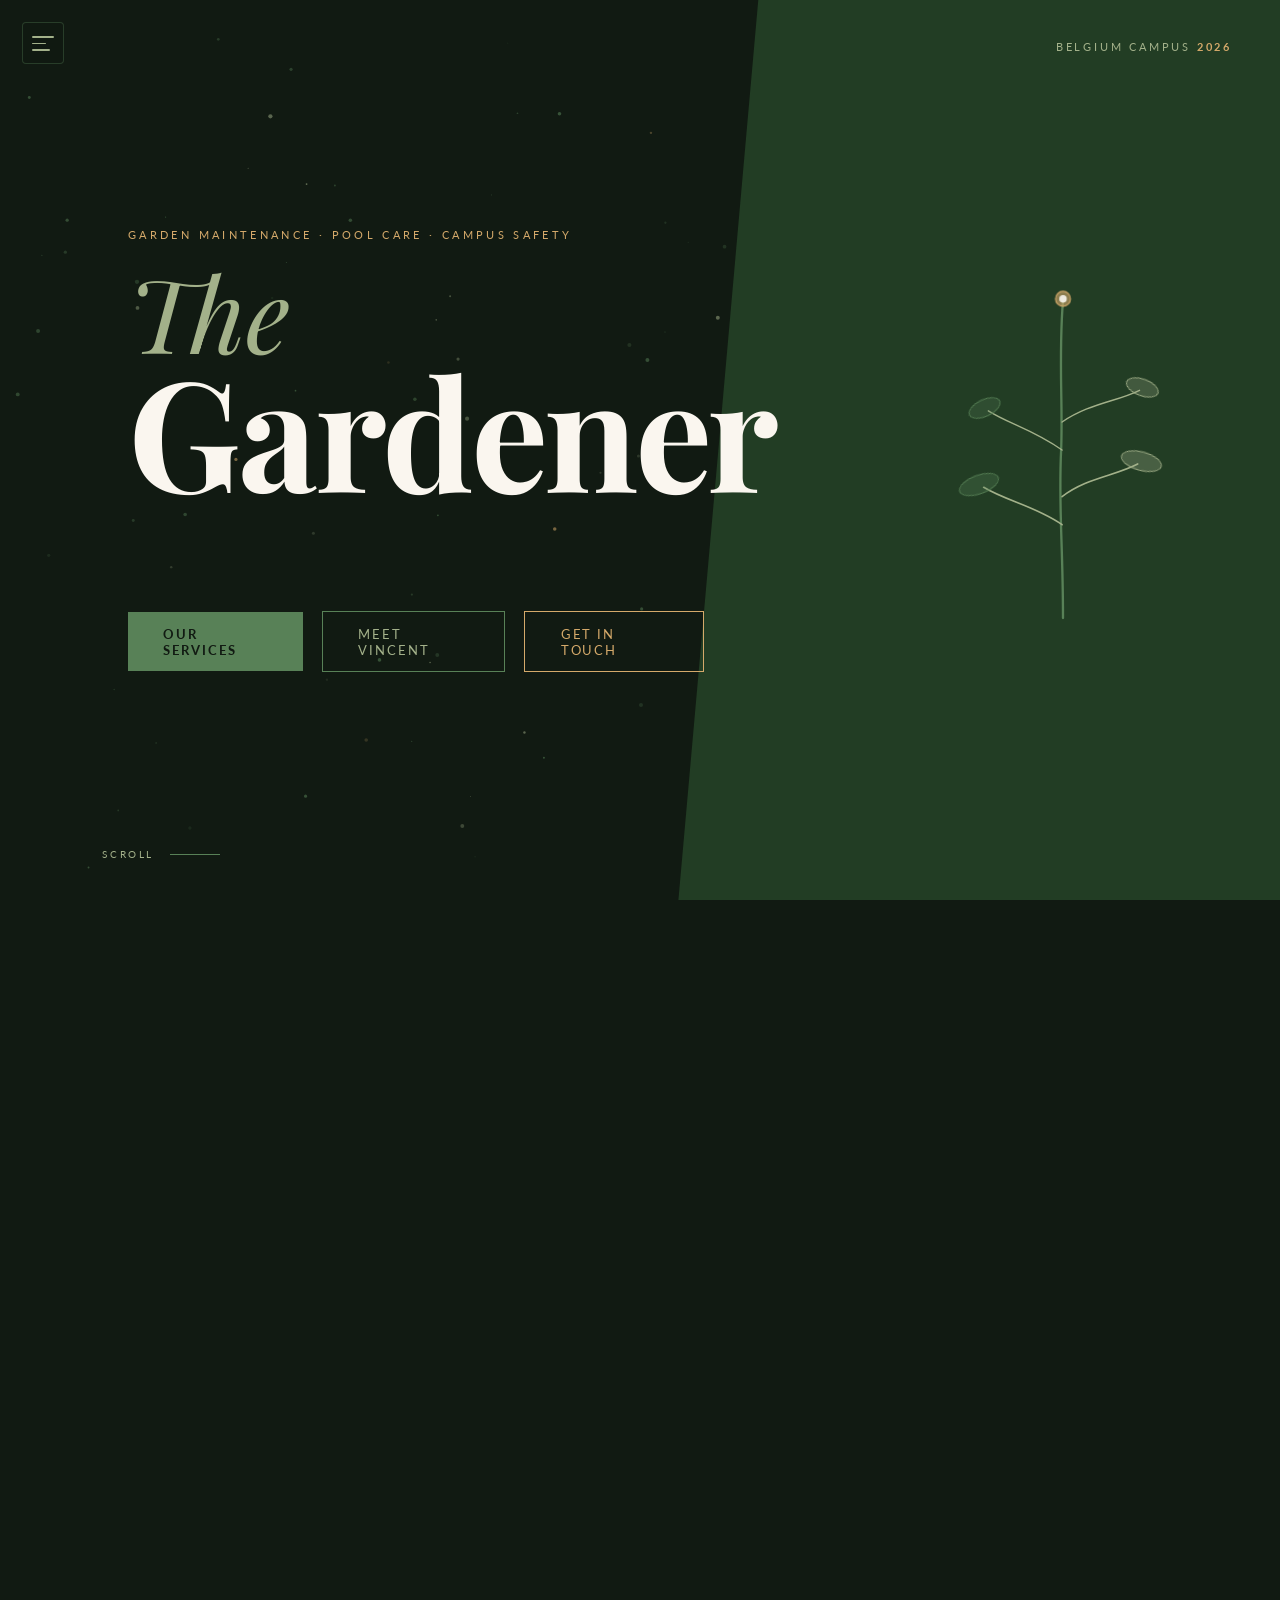
==== commit 5c2f1c5d: "Update project.html" ====
--- a/project.html
+++ b/project.html
@@ -206,7 +206,7 @@
       <div class="quote-track" id="quote-track">
         <div class="quote-slide active">
           <blockquote>
-            <p class="q-text">"A clean and well-kept place makes people feel welcome, and I'm proud to be part of that."</p>
+            <p class="q-text">"Oh look how easy that was"</p>
             <cite class="q-author">— Vincent Ndlovu · Campus Gardener, Belgium Campus iTversity</cite>
           </blockquote>
         </div>
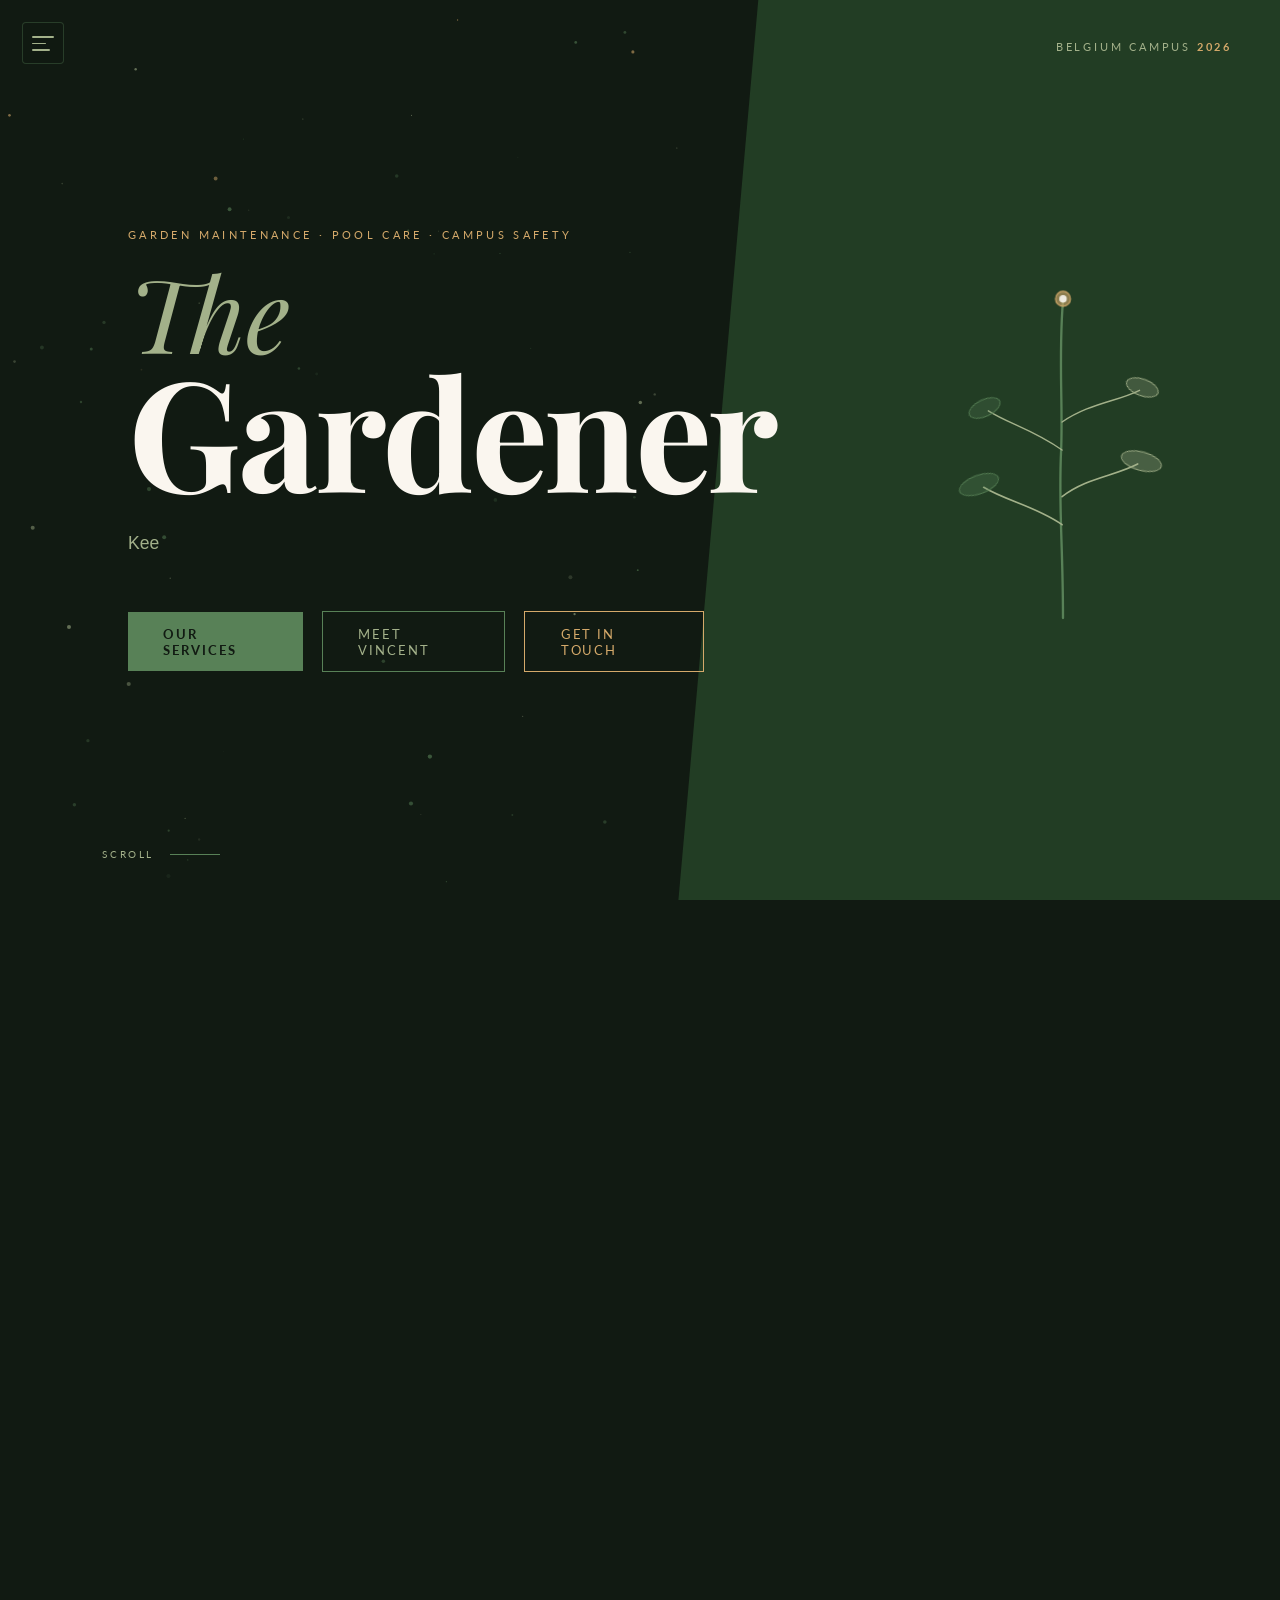
==== commit 1cc1532d: "Update quote text with additional exclamation marks" ====
--- a/project.html
+++ b/project.html
@@ -206,7 +206,7 @@
       <div class="quote-track" id="quote-track">
         <div class="quote-slide active">
           <blockquote>
-            <p class="q-text">"Oh look how easy that was"</p>
+            <p class="q-text">"Oh look how easy that was!!"</p>
             <cite class="q-author">— Vincent Ndlovu · Campus Gardener, Belgium Campus iTversity</cite>
           </blockquote>
         </div>
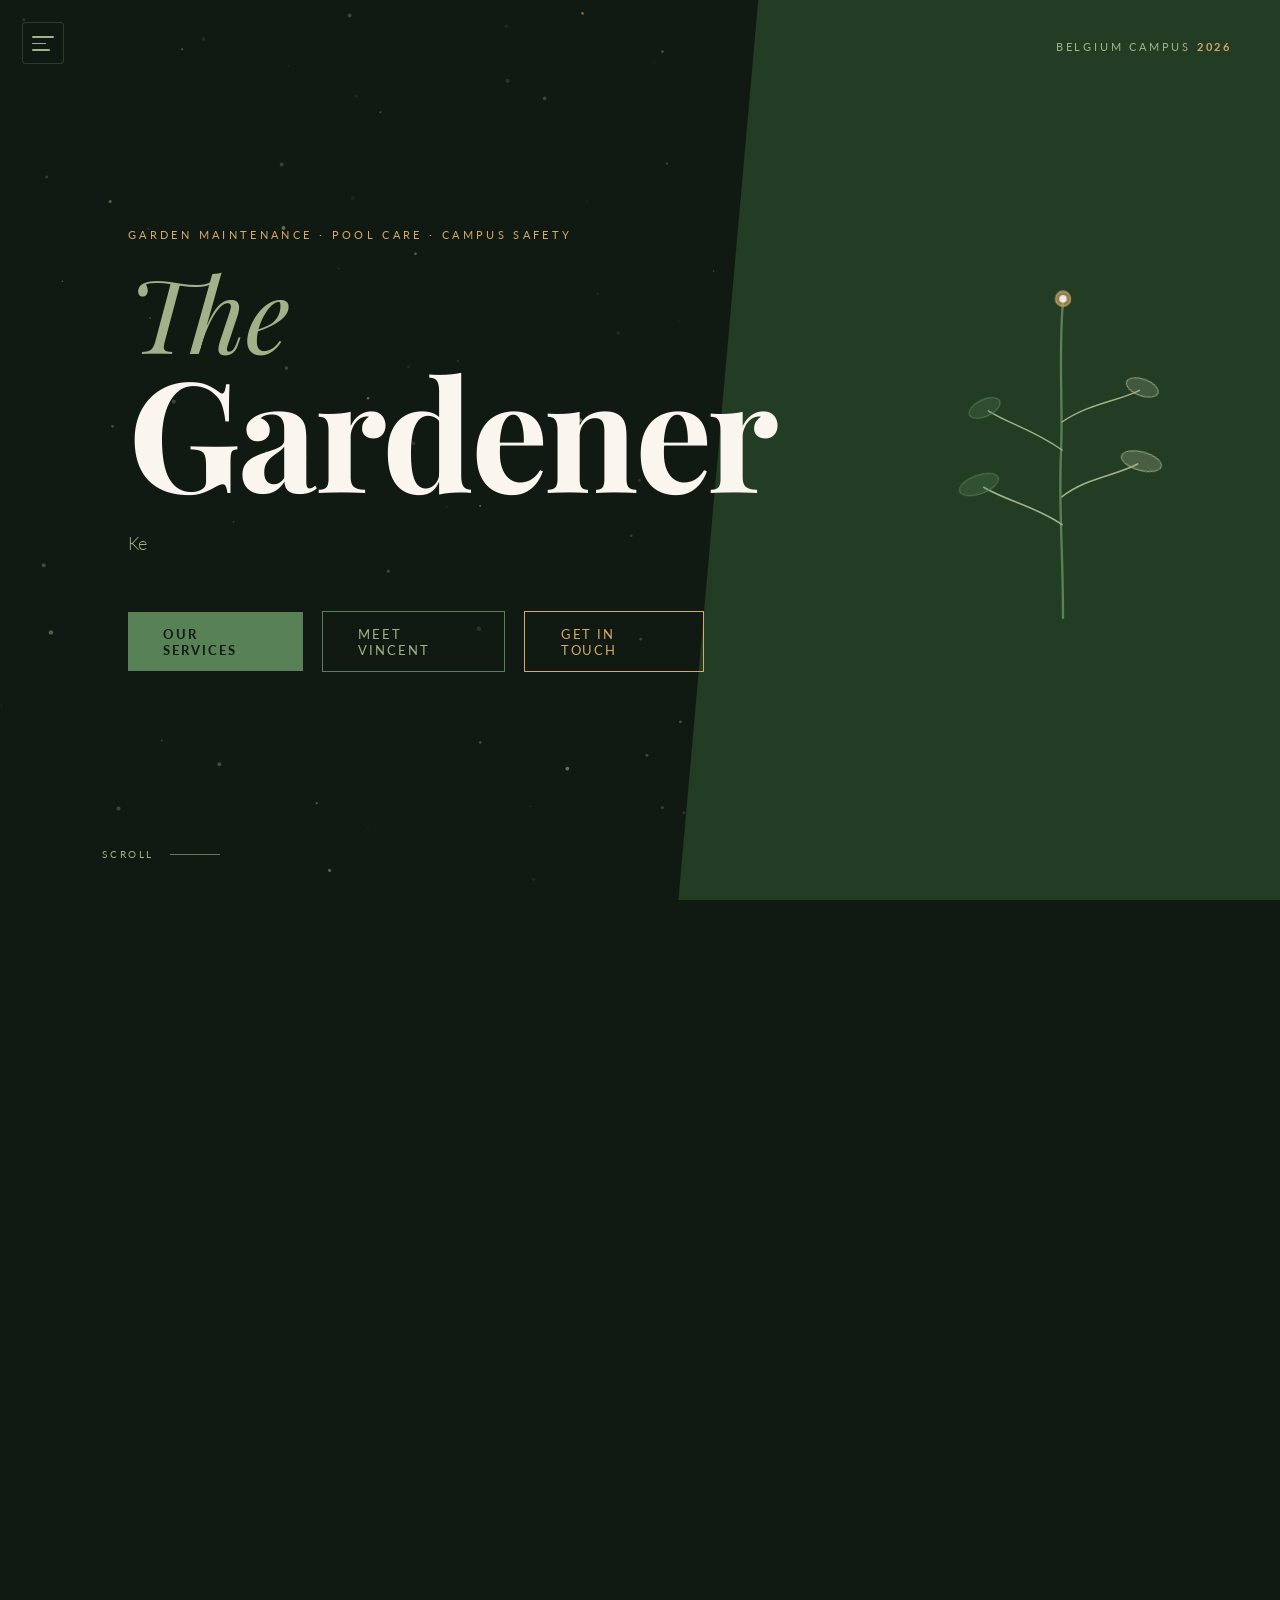
==== commit 9b8da100: "Update quote text in project.html" ====
--- a/project.html
+++ b/project.html
@@ -206,7 +206,7 @@
       <div class="quote-track" id="quote-track">
         <div class="quote-slide active">
           <blockquote>
-            <p class="q-text">"Oh look how easy that was!!"</p>
+            <p class="q-text">"A clean and well-kept place makes people feel welcome, and I'm proud to be part of that."</p>
             <cite class="q-author">— Vincent Ndlovu · Campus Gardener, Belgium Campus iTversity</cite>
           </blockquote>
         </div>
